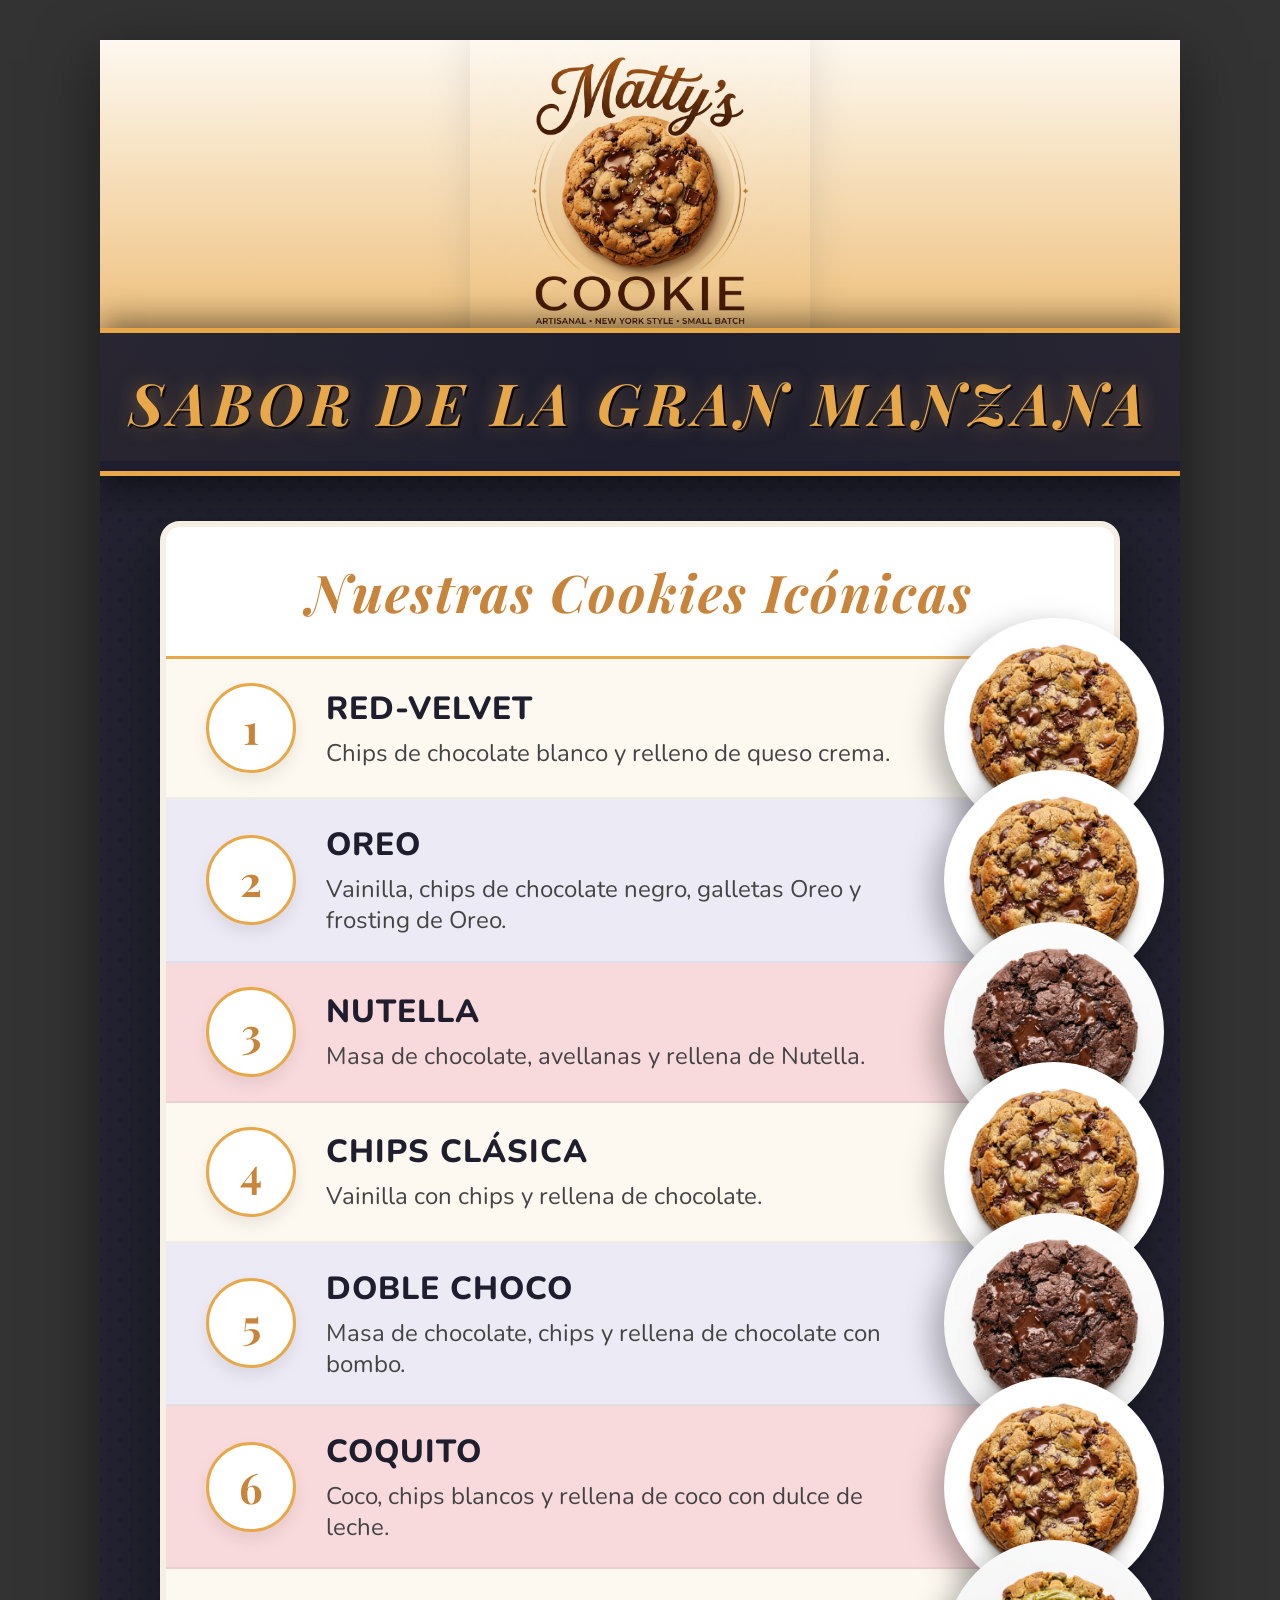
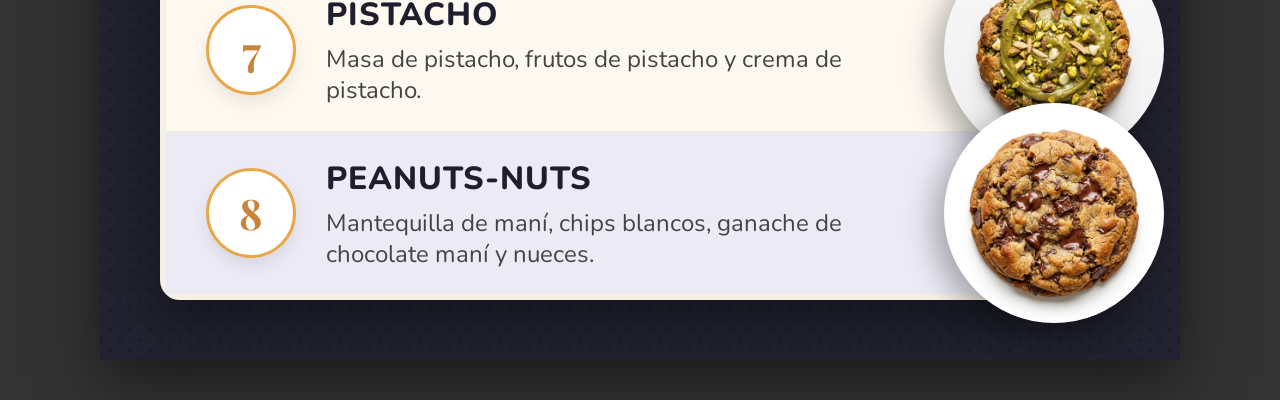
==== flyer.html @ 9dc1aa60 "Initial commit - Matty's Cookie rebranding and flyer" ====
<!DOCTYPE html>
<html lang="es">
<head>
    <meta charset="UTF-8">
    <meta name="viewport" content="width=device-width, initial-scale=1.0">
    <title>Flyer Matty's Cookie</title>
    <link rel="preconnect" href="https://fonts.googleapis.com">
    <link rel="preconnect" href="https://fonts.gstatic.com" crossorigin>
    <link href="https://fonts.googleapis.com/css2?family=Pacifico&family=Nunito:wght@400;600;700;800&family=Playfair+Display:ital,wght@0,600;0,700;1,600&display=swap" rel="stylesheet">
    <link rel="stylesheet" href="flyer.css">
</head>
<body>
    <!-- Contenedor del Flyer (Tamaño IG Story: 1080x1920) -->
    <div class="flyer-container" id="flyer-node">
        
        <!-- Header -->
        <div class="flyer-header">
            <div class="header-overlay"></div>
            <img src="./assets/mattys_cookie_logo_ny.png" alt="Matty's Cookie Logo" class="flyer-logo">
            <div class="flyer-title-ribbon">
                <h2>SABOR DE LA GRAN MANZANA</h2>
            </div>
        </div>

        <!-- Body -->
        <div class="flyer-body">
            <div class="menu-card">
                <div class="menu-card-title">
                    <h3>Nuestras Cookies Icónicas</h3>
                </div>

                <!-- Fila 1 -->
                <div class="menu-row row-cream">
                    <div class="row-number">1</div>
                    <div class="row-text">
                        <h4>RED-VELVET</h4>
                        <p>Chips de chocolate blanco y relleno de queso crema.</p>
                    </div>
                    <img src="./assets/ny_cookie_classic.png" alt="Cookie" class="row-cookie-img">
                </div>

                <!-- Fila 2 -->
                <div class="menu-row row-lavender">
                    <div class="row-number">2</div>
                    <div class="row-text">
                        <h4>OREO</h4>
                        <p>Vainilla, chips de chocolate negro, galletas Oreo y frosting de Oreo.</p>
                    </div>
                    <img src="./assets/ny_cookie_classic.png" alt="Cookie" class="row-cookie-img">
                </div>

                <!-- Fila 3 -->
                <div class="menu-row row-pink">
                    <div class="row-number">3</div>
                    <div class="row-text">
                        <h4>NUTELLA</h4>
                        <p>Masa de chocolate, avellanas y rellena de Nutella.</p>
                    </div>
                    <img src="./assets/ny_cookie_chocolate.png" alt="Cookie" class="row-cookie-img">
                </div>

                <!-- Fila 4 -->
                <div class="menu-row row-cream">
                    <div class="row-number">4</div>
                    <div class="row-text">
                        <h4>CHIPS CLÁSICA</h4>
                        <p>Vainilla con chips y rellena de chocolate.</p>
                    </div>
                    <img src="./assets/ny_cookie_classic.png" alt="Cookie" class="row-cookie-img">
                </div>

                <!-- Fila 5 -->
                <div class="menu-row row-lavender">
                    <div class="row-number">5</div>
                    <div class="row-text">
                        <h4>DOBLE CHOCO</h4>
                        <p>Masa de chocolate, chips y rellena de chocolate con bombo.</p>
                    </div>
                    <img src="./assets/ny_cookie_chocolate.png" alt="Cookie" class="row-cookie-img">
                </div>

                <!-- Fila 6 -->
                <div class="menu-row row-pink">
                    <div class="row-number">6</div>
                    <div class="row-text">
                        <h4>COQUITO</h4>
                        <p>Coco, chips blancos y rellena de coco con dulce de leche.</p>
                    </div>
                    <img src="./assets/ny_cookie_classic.png" alt="Cookie" class="row-cookie-img">
                </div>

                <!-- Fila 7 -->
                <div class="menu-row row-cream">
                    <div class="row-number">7</div>
                    <div class="row-text">
                        <h4>PISTACHO</h4>
                        <p>Masa de pistacho, frutos de pistacho y crema de pistacho.</p>
                    </div>
                    <img src="./assets/ny_cookie_pistachio.png" alt="Cookie" class="row-cookie-img">
                </div>

                <!-- Fila 8 -->
                <div class="menu-row row-lavender" style="border-bottom: none;">
                    <div class="row-number">8</div>
                    <div class="row-text">
                        <h4>PEANUTS-NUTS</h4>
                        <p>Mantequilla de maní, chips blancos, ganache de chocolate maní y nueces.</p>
                    </div>
                    <img src="./assets/ny_cookie_classic.png" alt="Cookie" class="row-cookie-img">
                </div>
            </div>
        </div>

    </div>
</body>
</html>
---- flyer.css ----
/* ============================================================
   FLYER CSS - MATTY'S COOKIE
   Resolución objetivo: 1080 x 1920 (Instagram Story)
   ============================================================ */
:root {
    --lavender:     #C5C4E8;
    --lavender-light: #EBEaf5;
    --pink:         #F2A8B5;
    --pink-light:   #F9DADC;
    --caramel:      #E8A84A;
    --caramel-dark: #C8843A;
    --charcoal:     #1E1E2E;
    --cream:        #FDF8F0;
    --cream-dark:   #F5EFE4;
    --white:        #FFFFFF;
    
    --font-heading: 'Playfair Display', serif;
    --font-body:    'Nunito', sans-serif;
}

* { margin: 0; padding: 0; box-sizing: border-box; }

body {
    display: flex;
    justify-content: center;
    align-items: center;
    background: #333;
    min-height: 100vh;
    padding: 40px;
}

/* Contenedor principal 1080x1920 */
.flyer-container {
    width: 1080px;
    height: 1920px;
    background: #1E1E2E; /* Fondo oscuro tipo ladrillo de tu ref */
    position: relative;
    overflow: hidden;
    box-shadow: 0 20px 60px rgba(0,0,0,0.5);
    display: flex;
    flex-direction: column;
}

/* Textura sutil para el fondo del flyer */
.flyer-container::before {
    content: '';
    position: absolute;
    inset: 0;
    background-image: radial-gradient(var(--charcoal) 20%, transparent 20%),
                      radial-gradient(var(--charcoal) 20%, transparent 20%);
    background-color: #2A2A35;
    background-position: 0 0, 10px 10px;
    background-size: 20px 20px;
    opacity: 0.4;
    z-index: 0;
}

/* HEADER */
.flyer-header {
    position: relative;
    height: 520px;
    z-index: 1;
    display: flex;
    flex-direction: column;
    align-items: center;
    justify-content: center;
    background: linear-gradient(to bottom, var(--cream) 0%, var(--caramel) 100%);
}

.header-overlay {
    position: absolute; inset: 0;
    background: url('https://images.unsplash.com/photo-1496442226666-8d4d0e62e6e9?q=80&w=1080&auto=format&fit=crop') center/cover;
    opacity: 0.2;
    mix-blend-mode: luminosity; /* Keeps NY skyline but very bright and colored by the gradient underneath */
}

.flyer-logo {
    position: relative;
    z-index: 2;
    width: 340px;
    height: 340px;
    object-fit: contain;
    mix-blend-mode: multiply; /* Removes white background */
    margin-top: -40px;
    margin-bottom: 80px;
    filter: drop-shadow(0 10px 20px rgba(0,0,0,0.1));
}

.flyer-title-ribbon {
    position: absolute;
    bottom: -15px;
    width: 100%;
    background: linear-gradient(90deg, rgba(30, 30, 46, 0.95), var(--charcoal), rgba(30, 30, 46, 0.95));
    padding: 30px 0;
    text-align: center;
    border-top: 5px solid var(--caramel);
    border-bottom: 5px solid var(--caramel);
    box-shadow: 0 -10px 30px rgba(0,0,0,0.4), 0 15px 30px rgba(0,0,0,0.4);
    z-index: 10;
}

.flyer-title-ribbon h2 {
    font-family: var(--font-heading);
    font-size: 58px;
    font-weight: 700;
    font-style: italic;
    color: var(--caramel);
    text-shadow: 2px 2px 0px rgba(0,0,0,0.8), 0 0 20px rgba(232, 168, 74, 0.4);
    letter-spacing: 6px;
    text-transform: uppercase;
}

/* BODY */
.flyer-body {
    flex: 1;
    position: relative;
    z-index: 1;
    padding: 60px;
}

.menu-card {
    background: var(--white);
    border-radius: 20px;
    box-shadow: 0 20px 50px rgba(0,0,0,0.4);
    height: 100%;
    border: 6px solid var(--cream-dark);
    display: flex;
    flex-direction: column;
    position: relative;
}

.menu-card-title {
    text-align: center;
    padding: 30px 0;
    border-bottom: 3px solid var(--caramel);
}

.menu-card-title h3 {
    font-family: var(--font-heading);
    font-style: italic;
    font-size: 52px;
    color: var(--caramel-dark);
    letter-spacing: 2px;
}

/* FILAS DEL MENÚ */
.menu-row {
    display: flex;
    align-items: center;
    padding: 24px 40px;
    border-bottom: 2px solid rgba(0,0,0,0.05);
    position: relative;
    flex: 1;
}

.row-cream { background-color: var(--cream); }
.row-lavender { background-color: var(--lavender-light); }
.row-pink { background-color: var(--pink-light); }

.row-number {
    width: 90px;
    height: 90px;
    background: var(--white);
    border-radius: 50%;
    display: flex;
    justify-content: center;
    align-items: center;
    font-family: var(--font-heading);
    font-size: 42px;
    font-weight: 700;
    color: var(--caramel-dark);
    box-shadow: 0 8px 16px rgba(0,0,0,0.08);
    margin-right: 30px;
    flex-shrink: 0;
    border: 3px solid var(--caramel);
}

.row-text {
    flex: 1;
    padding-right: 180px; /* Espacio para la galleta */
}

.row-text h4 {
    font-family: var(--font-body);
    font-size: 32px;
    font-weight: 800;
    color: var(--charcoal);
    margin-bottom: 8px;
    letter-spacing: 1px;
}

.row-text p {
    font-family: var(--font-body);
    font-size: 24px;
    color: #444;
    line-height: 1.3;
}

.row-cookie-img {
    position: absolute;
    right: -50px;
    top: 50%;
    transform: translateY(-50%);
    width: 220px;
    height: 220px;
    object-fit: cover;
    border-radius: 50%;
    filter: drop-shadow(-10px 10px 15px rgba(0,0,0,0.3));
    z-index: 10;
}
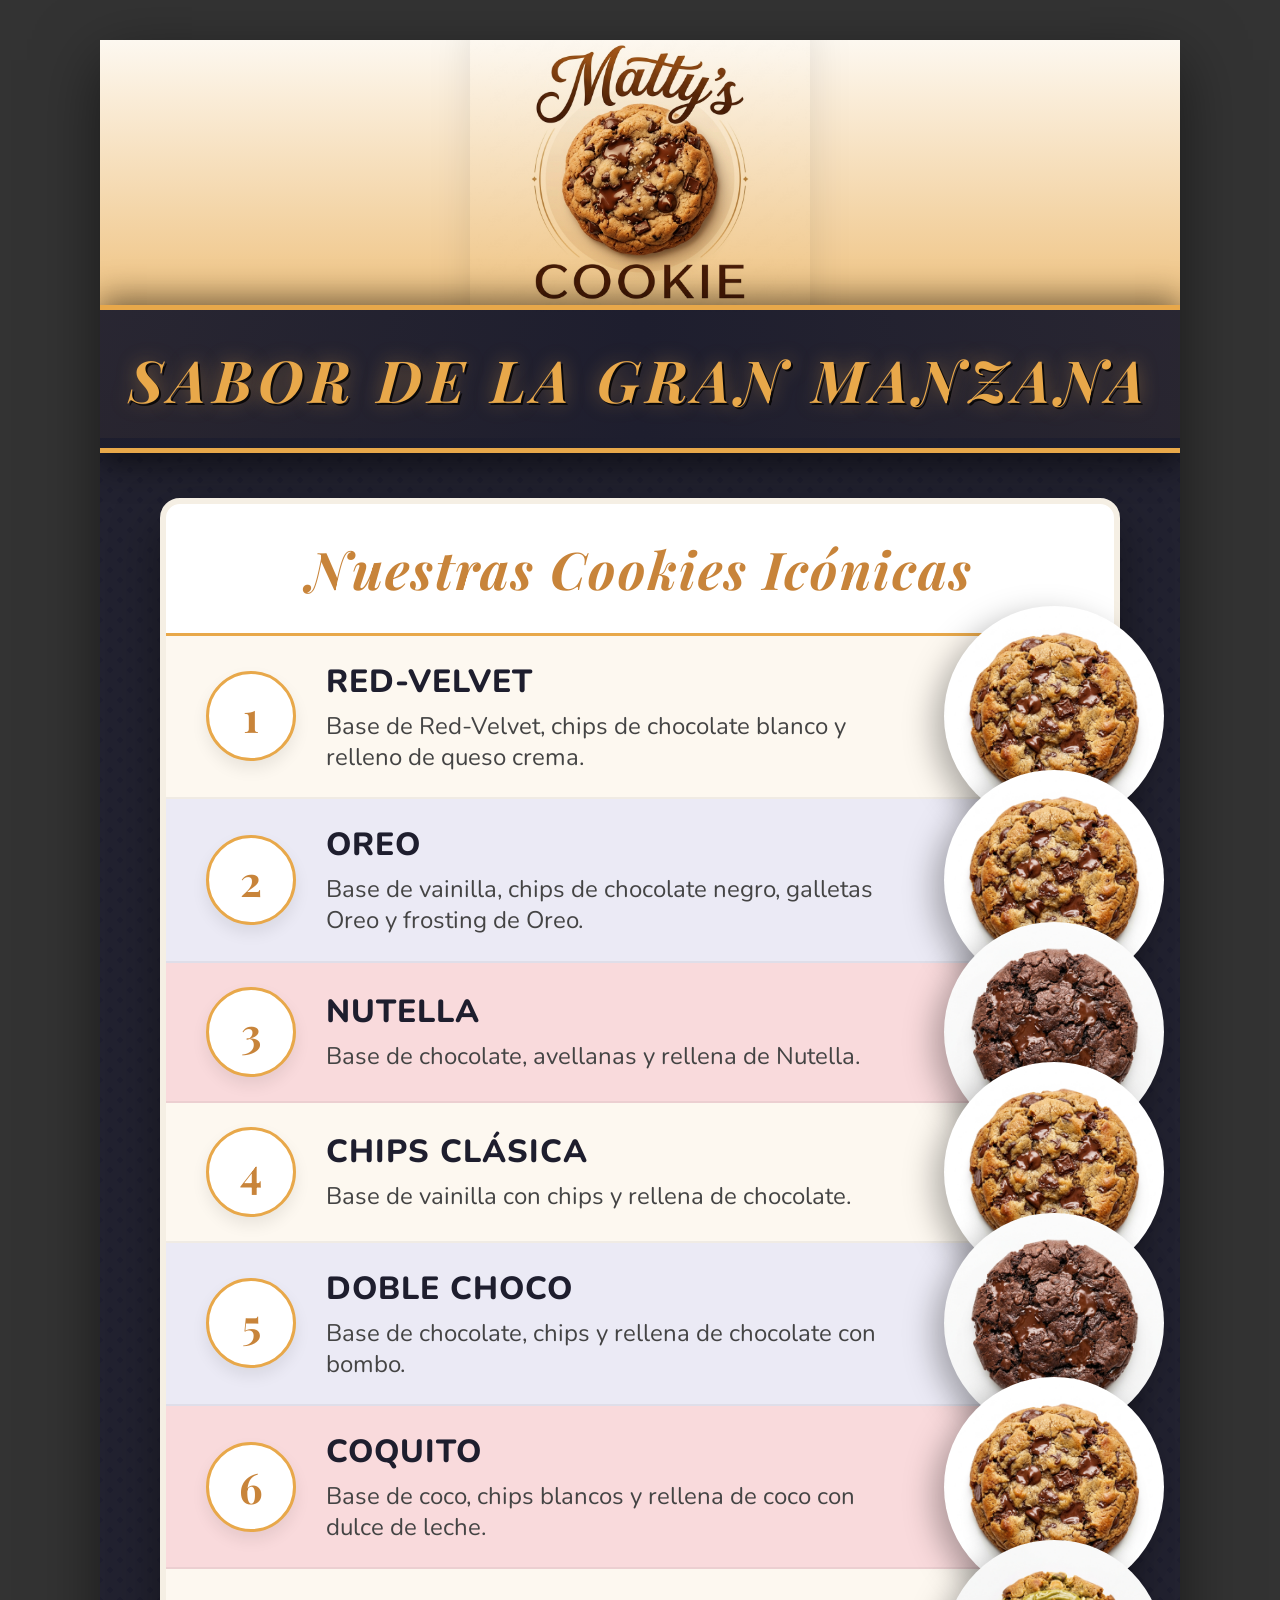
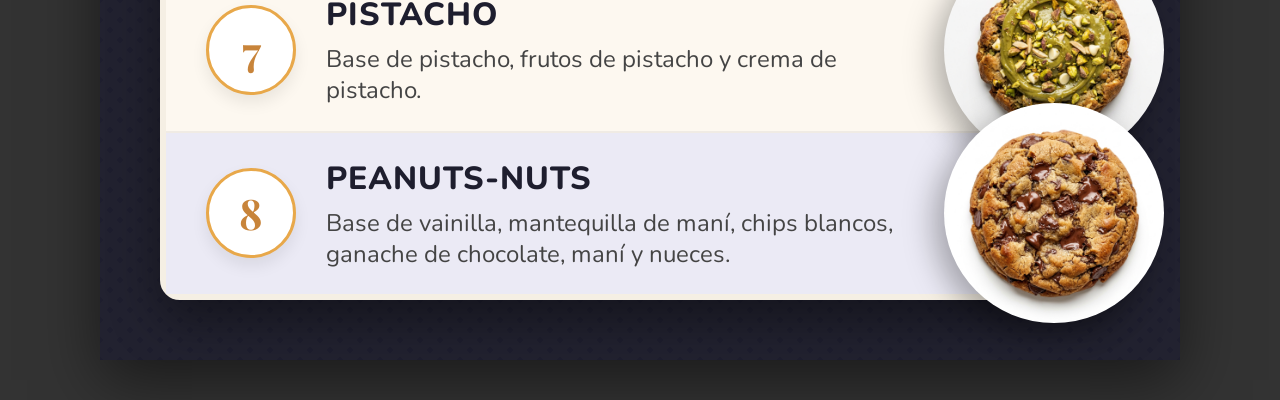
==== commit 0944868c: "Add cookie descriptions, price list, and final WhatsApp total order calculation" ====
--- a/flyer.html
+++ b/flyer.html
@@ -34,7 +34,7 @@
                     <div class="row-number">1</div>
                     <div class="row-text">
                         <h4>RED-VELVET</h4>
-                        <p>Chips de chocolate blanco y relleno de queso crema.</p>
+                        <p>Base de Red-Velvet, chips de chocolate blanco y relleno de queso crema.</p>
                     </div>
                     <img src="./assets/ny_cookie_classic.png" alt="Cookie" class="row-cookie-img">
                 </div>
@@ -44,7 +44,7 @@
                     <div class="row-number">2</div>
                     <div class="row-text">
                         <h4>OREO</h4>
-                        <p>Vainilla, chips de chocolate negro, galletas Oreo y frosting de Oreo.</p>
+                        <p>Base de vainilla, chips de chocolate negro, galletas Oreo y frosting de Oreo.</p>
                     </div>
                     <img src="./assets/ny_cookie_classic.png" alt="Cookie" class="row-cookie-img">
                 </div>
@@ -54,7 +54,7 @@
                     <div class="row-number">3</div>
                     <div class="row-text">
                         <h4>NUTELLA</h4>
-                        <p>Masa de chocolate, avellanas y rellena de Nutella.</p>
+                        <p>Base de chocolate, avellanas y rellena de Nutella.</p>
                     </div>
                     <img src="./assets/ny_cookie_chocolate.png" alt="Cookie" class="row-cookie-img">
                 </div>
@@ -64,7 +64,7 @@
                     <div class="row-number">4</div>
                     <div class="row-text">
                         <h4>CHIPS CLÁSICA</h4>
-                        <p>Vainilla con chips y rellena de chocolate.</p>
+                        <p>Base de vainilla con chips y rellena de chocolate.</p>
                     </div>
                     <img src="./assets/ny_cookie_classic.png" alt="Cookie" class="row-cookie-img">
                 </div>
@@ -74,7 +74,7 @@
                     <div class="row-number">5</div>
                     <div class="row-text">
                         <h4>DOBLE CHOCO</h4>
-                        <p>Masa de chocolate, chips y rellena de chocolate con bombo.</p>
+                        <p>Base de chocolate, chips y rellena de chocolate con bombo.</p>
                     </div>
                     <img src="./assets/ny_cookie_chocolate.png" alt="Cookie" class="row-cookie-img">
                 </div>
@@ -84,7 +84,7 @@
                     <div class="row-number">6</div>
                     <div class="row-text">
                         <h4>COQUITO</h4>
-                        <p>Coco, chips blancos y rellena de coco con dulce de leche.</p>
+                        <p>Base de coco, chips blancos y rellena de coco con dulce de leche.</p>
                     </div>
                     <img src="./assets/ny_cookie_classic.png" alt="Cookie" class="row-cookie-img">
                 </div>
@@ -94,7 +94,7 @@
                     <div class="row-number">7</div>
                     <div class="row-text">
                         <h4>PISTACHO</h4>
-                        <p>Masa de pistacho, frutos de pistacho y crema de pistacho.</p>
+                        <p>Base de pistacho, frutos de pistacho y crema de pistacho.</p>
                     </div>
                     <img src="./assets/ny_cookie_pistachio.png" alt="Cookie" class="row-cookie-img">
                 </div>
@@ -104,7 +104,7 @@
                     <div class="row-number">8</div>
                     <div class="row-text">
                         <h4>PEANUTS-NUTS</h4>
-                        <p>Mantequilla de maní, chips blancos, ganache de chocolate maní y nueces.</p>
+                        <p>Base de vainilla, mantequilla de maní, chips blancos, ganache de chocolate, maní y nueces.</p>
                     </div>
                     <img src="./assets/ny_cookie_classic.png" alt="Cookie" class="row-cookie-img">
                 </div>
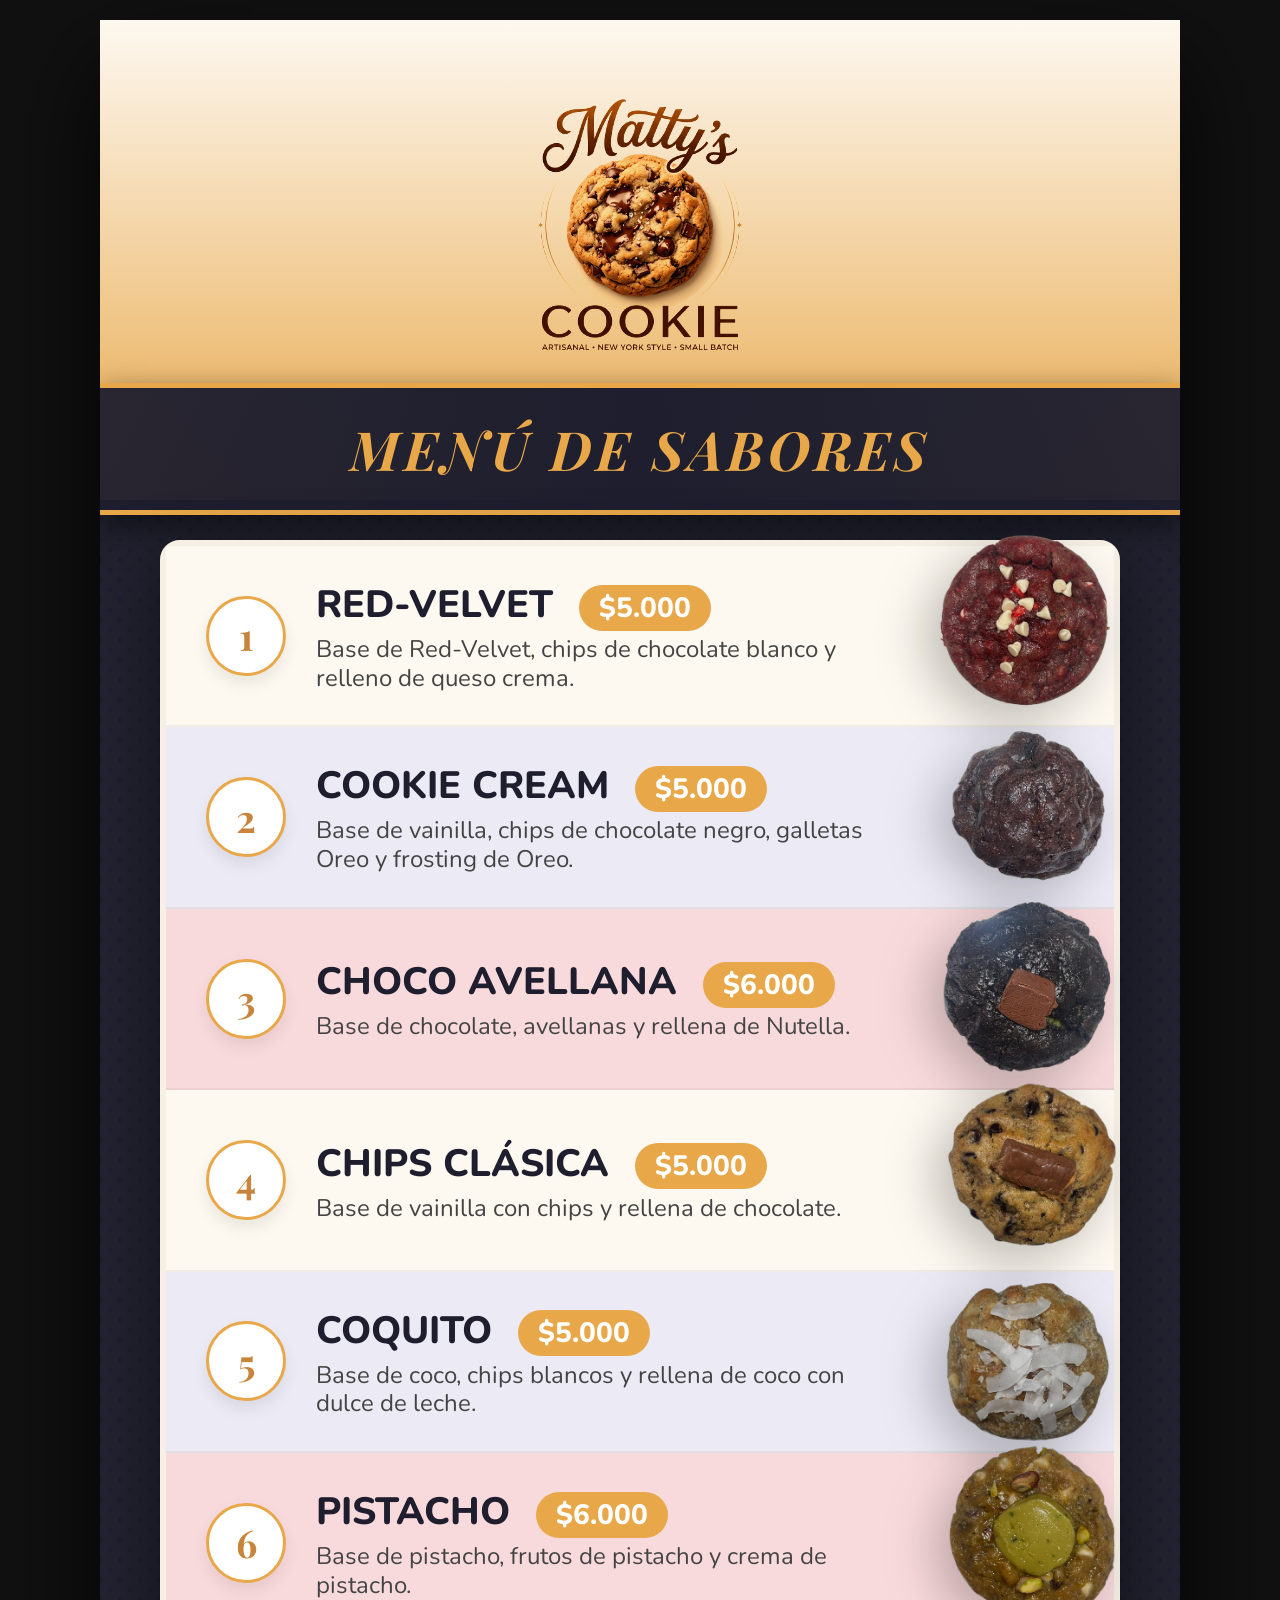
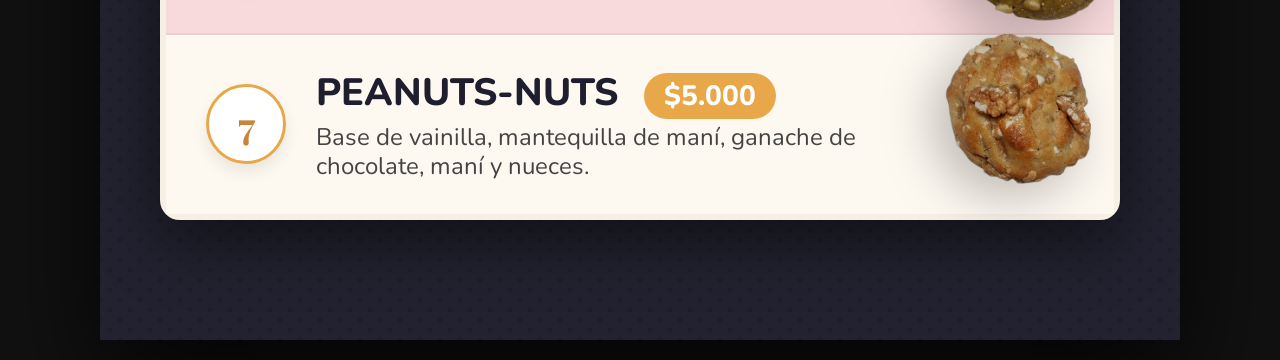
==== commit 98b7f0e6: "Optimización Matty's Cookie: fotos reales, rebranding y rediseño de flyer" ====
--- a/flyer.html
+++ b/flyer.html
@@ -3,114 +3,102 @@
 <head>
     <meta charset="UTF-8">
     <meta name="viewport" content="width=device-width, initial-scale=1.0">
-    <title>Flyer Matty's Cookie</title>
+    <title>Flyer Matty's Cookie - Original Style</title>
     <link rel="preconnect" href="https://fonts.googleapis.com">
     <link rel="preconnect" href="https://fonts.gstatic.com" crossorigin>
-    <link href="https://fonts.googleapis.com/css2?family=Pacifico&family=Nunito:wght@400;600;700;800&family=Playfair+Display:ital,wght@0,600;0,700;1,600&display=swap" rel="stylesheet">
+    <link href="https://fonts.googleapis.com/css2?family=Playfair+Display:ital,wght@0,600;0,700;1,600&family=Nunito:wght@400;600;700;800&display=swap" rel="stylesheet">
     <link rel="stylesheet" href="flyer.css">
 </head>
 <body>
-    <!-- Contenedor del Flyer (Tamaño IG Story: 1080x1920) -->
-    <div class="flyer-container" id="flyer-node">
-        
-        <!-- Header -->
-        <div class="flyer-header">
+    <div class="flyer-container">
+        <!-- HEADER: Manhattan Style -->
+        <header class="flyer-header">
             <div class="header-overlay"></div>
             <img src="./assets/mattys_cookie_logo_ny.png" alt="Matty's Cookie Logo" class="flyer-logo">
             <div class="flyer-title-ribbon">
-                <h2>SABOR DE LA GRAN MANZANA</h2>
+                <h2>MENÚ DE SABORES</h2>
             </div>
-        </div>
+        </header>
 
-        <!-- Body -->
-        <div class="flyer-body">
+        <!-- BODY: Menu Card -->
+        <main class="flyer-body">
             <div class="menu-card">
-                <div class="menu-card-title">
-                    <h3>Nuestras Cookies Icónicas</h3>
-                </div>
-
                 <!-- Fila 1 -->
                 <div class="menu-row row-cream">
                     <div class="row-number">1</div>
                     <div class="row-text">
-                        <h4>RED-VELVET</h4>
+                        <h4>RED-VELVET <span class="price-tag">$5.000</span></h4>
                         <p>Base de Red-Velvet, chips de chocolate blanco y relleno de queso crema.</p>
                     </div>
-                    <img src="./assets/ny_cookie_classic.png" alt="Cookie" class="row-cookie-img">
+                    <img src="./assets/cookie_real/sin%20fondo/red_velvet-removebg-preview.png" alt="Cookie" class="row-cookie-img">
                 </div>
 
                 <!-- Fila 2 -->
                 <div class="menu-row row-lavender">
                     <div class="row-number">2</div>
                     <div class="row-text">
-                        <h4>OREO</h4>
+                        <h4>COOKIE CREAM <span class="price-tag">$5.000</span></h4>
                         <p>Base de vainilla, chips de chocolate negro, galletas Oreo y frosting de Oreo.</p>
                     </div>
-                    <img src="./assets/ny_cookie_classic.png" alt="Cookie" class="row-cookie-img">
+                    <img src="./assets/cookie_real/sin%20fondo/cookie_cream-removebg-preview.png" alt="Cookie" class="row-cookie-img">
                 </div>
 
                 <!-- Fila 3 -->
                 <div class="menu-row row-pink">
                     <div class="row-number">3</div>
                     <div class="row-text">
-                        <h4>NUTELLA</h4>
+                        <h4>CHOCO AVELLANA <span class="price-tag">$6.000</span></h4>
                         <p>Base de chocolate, avellanas y rellena de Nutella.</p>
                     </div>
-                    <img src="./assets/ny_cookie_chocolate.png" alt="Cookie" class="row-cookie-img">
+                    <img src="./assets/cookie_real/sin%20fondo/choco_avellana-removebg-preview.png" alt="Cookie" class="row-cookie-img">
                 </div>
 
                 <!-- Fila 4 -->
                 <div class="menu-row row-cream">
                     <div class="row-number">4</div>
                     <div class="row-text">
-                        <h4>CHIPS CLÁSICA</h4>
+                        <h4>CHIPS CLÁSICA <span class="price-tag">$5.000</span></h4>
                         <p>Base de vainilla con chips y rellena de chocolate.</p>
                     </div>
-                    <img src="./assets/ny_cookie_classic.png" alt="Cookie" class="row-cookie-img">
+                    <img src="./assets/cookie_real/sin%20fondo/chips_clasica-removebg-preview.png" alt="Cookie" class="row-cookie-img">
                 </div>
 
                 <!-- Fila 5 -->
                 <div class="menu-row row-lavender">
                     <div class="row-number">5</div>
                     <div class="row-text">
-                        <h4>DOBLE CHOCO</h4>
-                        <p>Base de chocolate, chips y rellena de chocolate con bombo.</p>
+                        <h4>COQUITO <span class="price-tag">$5.000</span></h4>
+                        <p>Base de coco, chips blancos y rellena de coco con dulce de leche.</p>
                     </div>
-                    <img src="./assets/ny_cookie_chocolate.png" alt="Cookie" class="row-cookie-img">
+                    <img src="./assets/cookie_real/sin%20fondo/coquito-removebg-preview.png" alt="Cookie" class="row-cookie-img">
                 </div>
 
                 <!-- Fila 6 -->
                 <div class="menu-row row-pink">
                     <div class="row-number">6</div>
                     <div class="row-text">
-                        <h4>COQUITO</h4>
-                        <p>Base de coco, chips blancos y rellena de coco con dulce de leche.</p>
+                        <h4>PISTACHO <span class="price-tag">$6.000</span></h4>
+                        <p>Base de pistacho, frutos de pistacho y crema de pistacho.</p>
                     </div>
-                    <img src="./assets/ny_cookie_classic.png" alt="Cookie" class="row-cookie-img">
+                    <img src="./assets/cookie_real/sin%20fondo/pistacho-removebg-preview.png" alt="Cookie" class="row-cookie-img">
                 </div>
 
                 <!-- Fila 7 -->
-                <div class="menu-row row-cream">
+                <div class="menu-row row-cream" style="border-bottom: none;">
                     <div class="row-number">7</div>
                     <div class="row-text">
-                        <h4>PISTACHO</h4>
-                        <p>Base de pistacho, frutos de pistacho y crema de pistacho.</p>
+                        <h4>PEANUTS-NUTS <span class="price-tag">$5.000</span></h4>
+                        <p>Base de vainilla, mantequilla de maní, ganache de chocolate, maní y nueces.</p>
                     </div>
-                    <img src="./assets/ny_cookie_pistachio.png" alt="Cookie" class="row-cookie-img">
-                </div>
-
-                <!-- Fila 8 -->
-                <div class="menu-row row-lavender" style="border-bottom: none;">
-                    <div class="row-number">8</div>
-                    <div class="row-text">
-                        <h4>PEANUTS-NUTS</h4>
-                        <p>Base de vainilla, mantequilla de maní, chips blancos, ganache de chocolate, maní y nueces.</p>
-                    </div>
-                    <img src="./assets/ny_cookie_classic.png" alt="Cookie" class="row-cookie-img">
+                    <img src="./assets/cookie_real/sin%20fondo/peanuts_nuts-removebg-preview.png" alt="Cookie" class="row-cookie-img">
                 </div>
             </div>
-        </div>
+        </main>
 
+        <!-- FOOTER: Empty as requested -->
+        <footer class="flyer-footer">
+            <!-- No info here -->
+        </footer>
     </div>
 </body>
 </html>
--- a/flyer.css
+++ b/flyer.css
@@ -1,7 +1,8 @@
 /* ============================================================
-   FLYER CSS - MATTY'S COOKIE
-   Resolución objetivo: 1080 x 1920 (Instagram Story)
+   FLYER CSS - MATTY'S COOKIE (ORIGINAL BRICK STYLE)
+   Target Resolution: 1080 x 1920 (Instagram Story)
    ============================================================ */
+
 :root {
     --lavender:     #C5C4E8;
     --lavender-light: #EBEaf5;
@@ -24,24 +25,24 @@
     display: flex;
     justify-content: center;
     align-items: center;
-    background: #333;
+    background: #111;
     min-height: 100vh;
-    padding: 40px;
-}
-
-/* Contenedor principal 1080x1920 */
+    padding: 20px;
+}
+
+/* MAIN CONTAINER (1080x1920) */
 .flyer-container {
     width: 1080px;
     height: 1920px;
-    background: #1E1E2E; /* Fondo oscuro tipo ladrillo de tu ref */
+    background: #1E1E2E; 
     position: relative;
     overflow: hidden;
-    box-shadow: 0 20px 60px rgba(0,0,0,0.5);
+    box-shadow: 0 40px 100px rgba(0,0,0,0.8);
     display: flex;
     flex-direction: column;
 }
 
-/* Textura sutil para el fondo del flyer */
+/* BRICK TEXTURE */
 .flyer-container::before {
     content: '';
     position: absolute;
@@ -55,10 +56,10 @@
     z-index: 0;
 }
 
-/* HEADER */
+/* HEADER: MANHATTAN STYLE */
 .flyer-header {
     position: relative;
-    height: 520px;
+    height: 480px;
     z-index: 1;
     display: flex;
     flex-direction: column;
@@ -71,83 +72,67 @@
     position: absolute; inset: 0;
     background: url('https://images.unsplash.com/photo-1496442226666-8d4d0e62e6e9?q=80&w=1080&auto=format&fit=crop') center/cover;
     opacity: 0.2;
-    mix-blend-mode: luminosity; /* Keeps NY skyline but very bright and colored by the gradient underneath */
+    mix-blend-mode: luminosity;
 }
 
 .flyer-logo {
     position: relative;
     z-index: 2;
-    width: 340px;
-    height: 340px;
+    width: 320px;
+    height: 320px;
     object-fit: contain;
-    mix-blend-mode: multiply; /* Removes white background */
-    margin-top: -40px;
-    margin-bottom: 80px;
-    filter: drop-shadow(0 10px 20px rgba(0,0,0,0.1));
+    mix-blend-mode: multiply;
+    filter: brightness(1.05) contrast(1.15); /* Forzar blend */
+    margin-top: -30px;
+    margin-bottom: 40px;
 }
 
 .flyer-title-ribbon {
     position: absolute;
     bottom: -15px;
     width: 100%;
-    background: linear-gradient(90deg, rgba(30, 30, 46, 0.95), var(--charcoal), rgba(30, 30, 46, 0.95));
-    padding: 30px 0;
+    background: linear-gradient(90deg, rgba(30,30,46,0.95), var(--charcoal), rgba(30,30,46,0.95));
+    padding: 25px 0;
     text-align: center;
     border-top: 5px solid var(--caramel);
     border-bottom: 5px solid var(--caramel);
-    box-shadow: 0 -10px 30px rgba(0,0,0,0.4), 0 15px 30px rgba(0,0,0,0.4);
+    box-shadow: 0 10px 30px rgba(0,0,0,0.5);
     z-index: 10;
 }
 
 .flyer-title-ribbon h2 {
     font-family: var(--font-heading);
-    font-size: 58px;
+    font-size: 54px;
     font-weight: 700;
     font-style: italic;
     color: var(--caramel);
-    text-shadow: 2px 2px 0px rgba(0,0,0,0.8), 0 0 20px rgba(232, 168, 74, 0.4);
-    letter-spacing: 6px;
+    letter-spacing: 4px;
     text-transform: uppercase;
 }
 
-/* BODY */
+/* BODY: MENU CARD */
 .flyer-body {
     flex: 1;
     position: relative;
     z-index: 1;
-    padding: 60px;
+    padding: 40px 60px;
 }
 
 .menu-card {
     background: var(--white);
     border-radius: 20px;
-    box-shadow: 0 20px 50px rgba(0,0,0,0.4);
+    box-shadow: 0 20px 60px rgba(0,0,0,0.5);
     height: 100%;
     border: 6px solid var(--cream-dark);
     display: flex;
     flex-direction: column;
-    position: relative;
-}
-
-.menu-card-title {
-    text-align: center;
-    padding: 30px 0;
-    border-bottom: 3px solid var(--caramel);
-}
-
-.menu-card-title h3 {
-    font-family: var(--font-heading);
-    font-style: italic;
-    font-size: 52px;
-    color: var(--caramel-dark);
-    letter-spacing: 2px;
-}
-
-/* FILAS DEL MENÚ */
+    position: relative; /* Sin overflow: hidden para que las galletas resalten */
+}
+
 .menu-row {
     display: flex;
     align-items: center;
-    padding: 24px 40px;
+    padding: 20px 40px;
     border-bottom: 2px solid rgba(0,0,0,0.05);
     position: relative;
     flex: 1;
@@ -158,15 +143,15 @@
 .row-pink { background-color: var(--pink-light); }
 
 .row-number {
-    width: 90px;
-    height: 90px;
+    width: 80px;
+    height: 80px;
     background: var(--white);
     border-radius: 50%;
     display: flex;
     justify-content: center;
     align-items: center;
     font-family: var(--font-heading);
-    font-size: 42px;
+    font-size: 38px;
     font-weight: 700;
     color: var(--caramel-dark);
     box-shadow: 0 8px 16px rgba(0,0,0,0.08);
@@ -177,36 +162,49 @@
 
 .row-text {
     flex: 1;
-    padding-right: 180px; /* Espacio para la galleta */
+    padding-right: 180px;
 }
 
 .row-text h4 {
     font-family: var(--font-body);
-    font-size: 32px;
+    font-size: 38px;
     font-weight: 800;
     color: var(--charcoal);
-    margin-bottom: 8px;
-    letter-spacing: 1px;
+    margin-bottom: 5px;
+}
+
+.price-tag {
+    background: var(--caramel);
+    color: var(--white);
+    font-size: 28px;
+    padding: 4px 20px;
+    border-radius: 50px;
+    margin-left: 15px;
+    vertical-align: middle;
 }
 
 .row-text p {
     font-family: var(--font-body);
     font-size: 24px;
     color: #444;
-    line-height: 1.3;
+    line-height: 1.2;
 }
 
 .row-cookie-img {
     position: absolute;
-    right: -50px;
-    top: 50%;
+    right: -40px;
+    top: 58%; /* Nudge hacia abajo para compensar balance visual */
     transform: translateY(-50%);
-    width: 220px;
-    height: 220px;
-    object-fit: cover;
-    border-radius: 50%;
-    filter: drop-shadow(-10px 10px 15px rgba(0,0,0,0.3));
-    z-index: 10;
-}
-
-
+    width: 250px;
+    height: 250px;
+    object-fit: contain;
+    filter: drop-shadow(-15px 15px 25px rgba(0,0,0,0.25)) brightness(0.9) contrast(1.1);
+    z-index: 20;
+}
+
+/* FOOTER: EMPTY */
+.flyer-footer {
+    height: 80px;
+    position: relative;
+    z-index: 1;
+}
